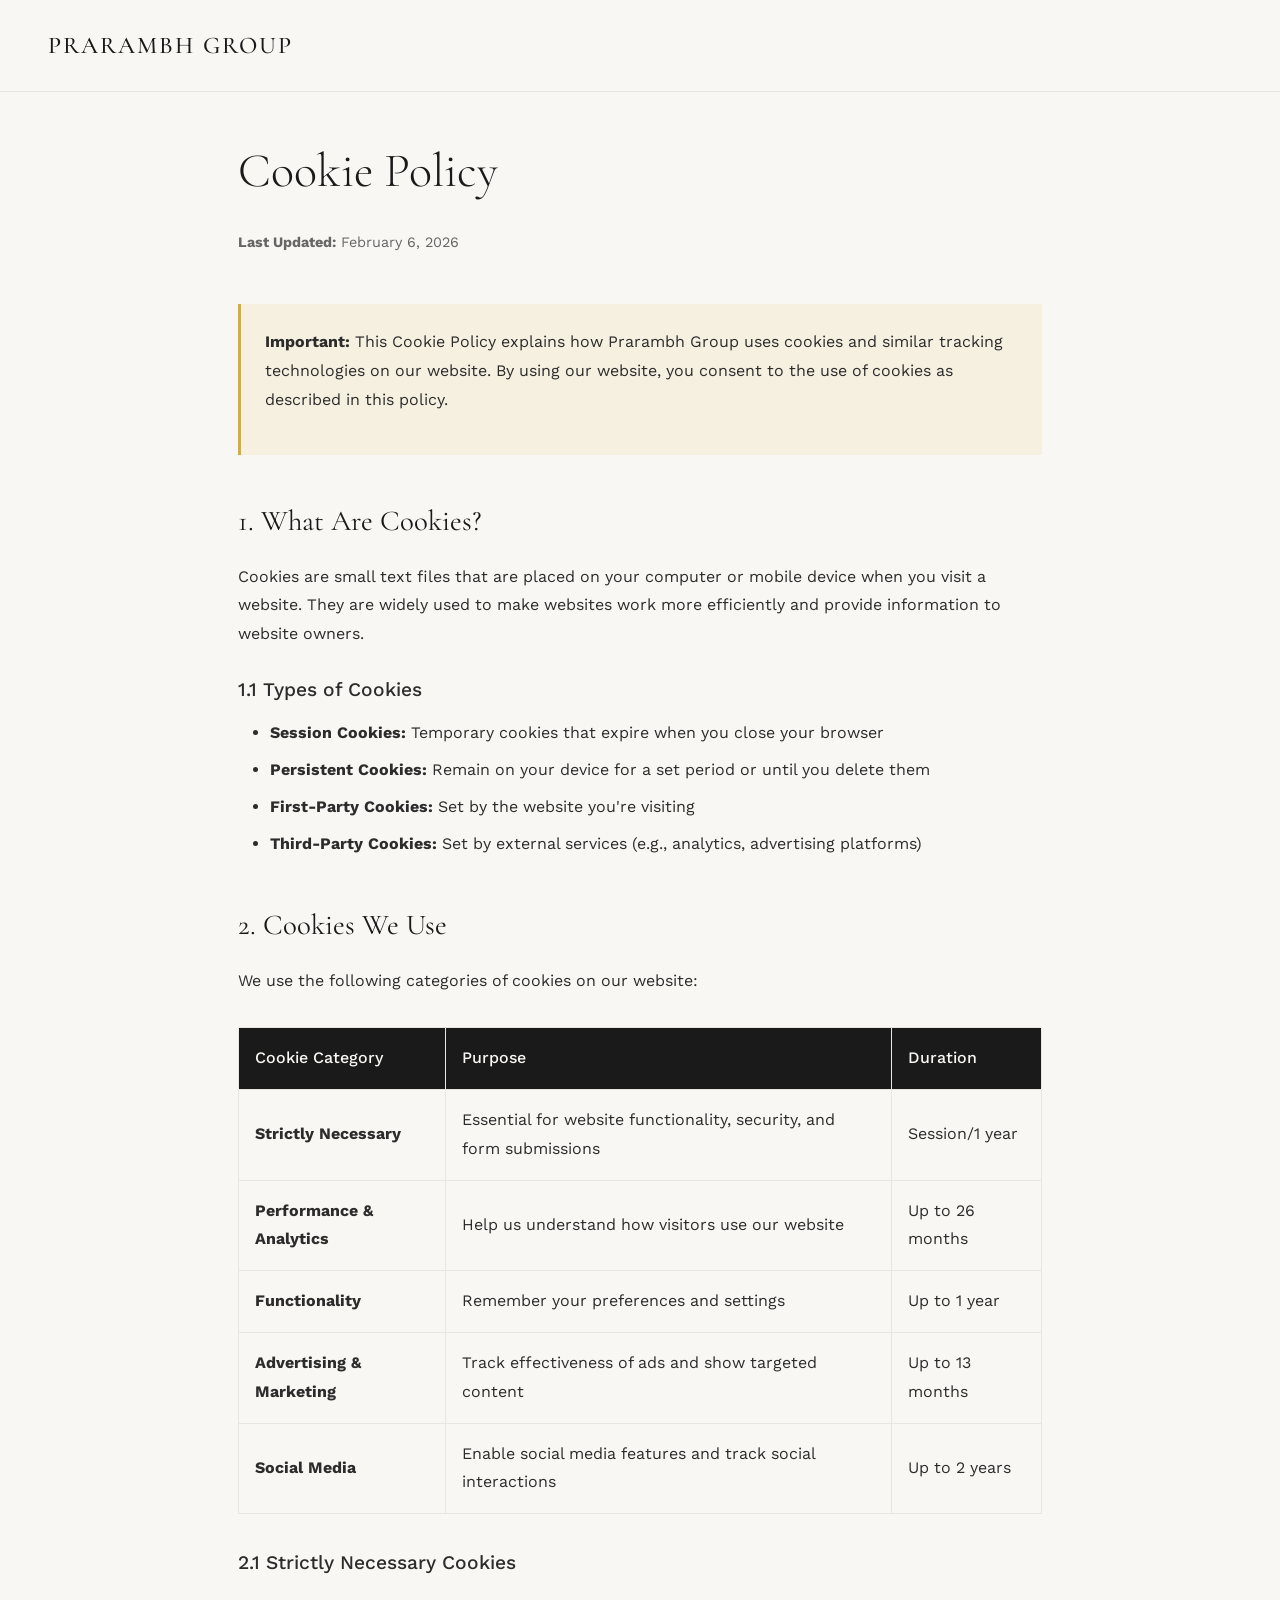
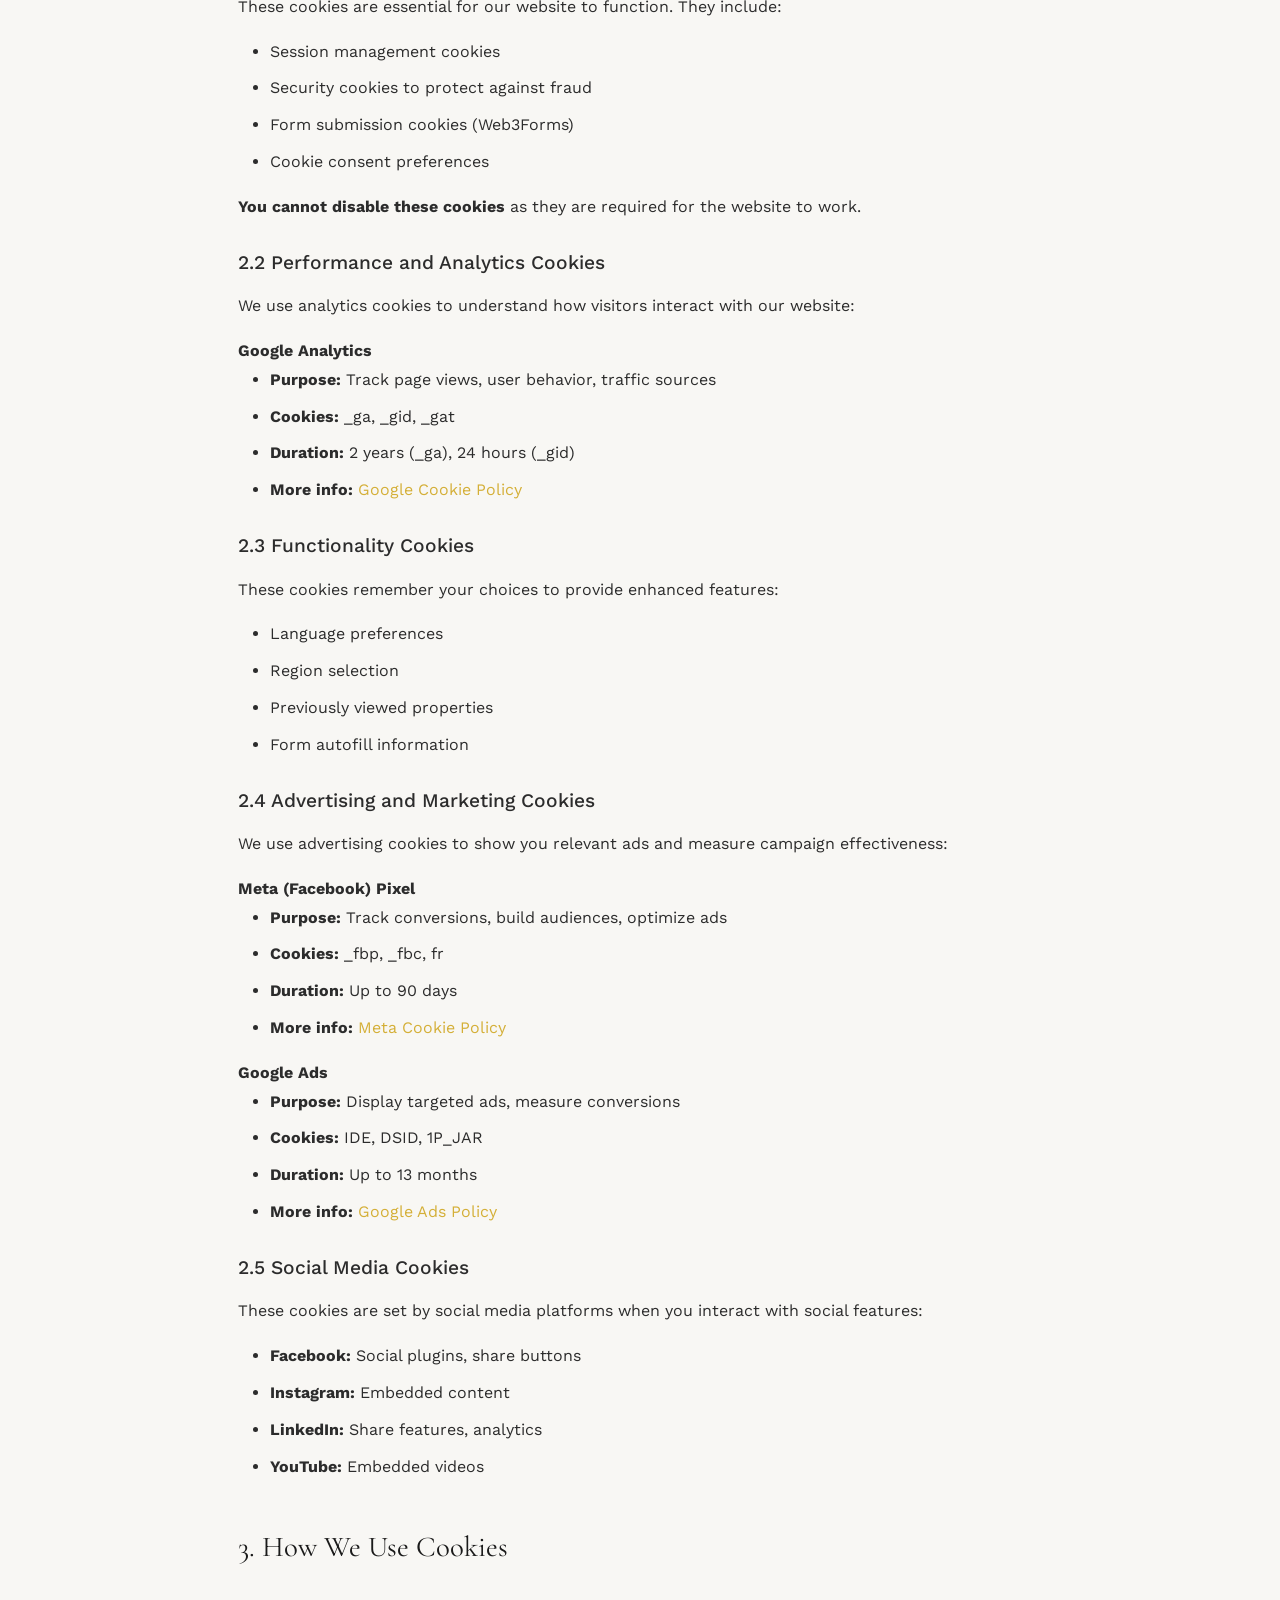
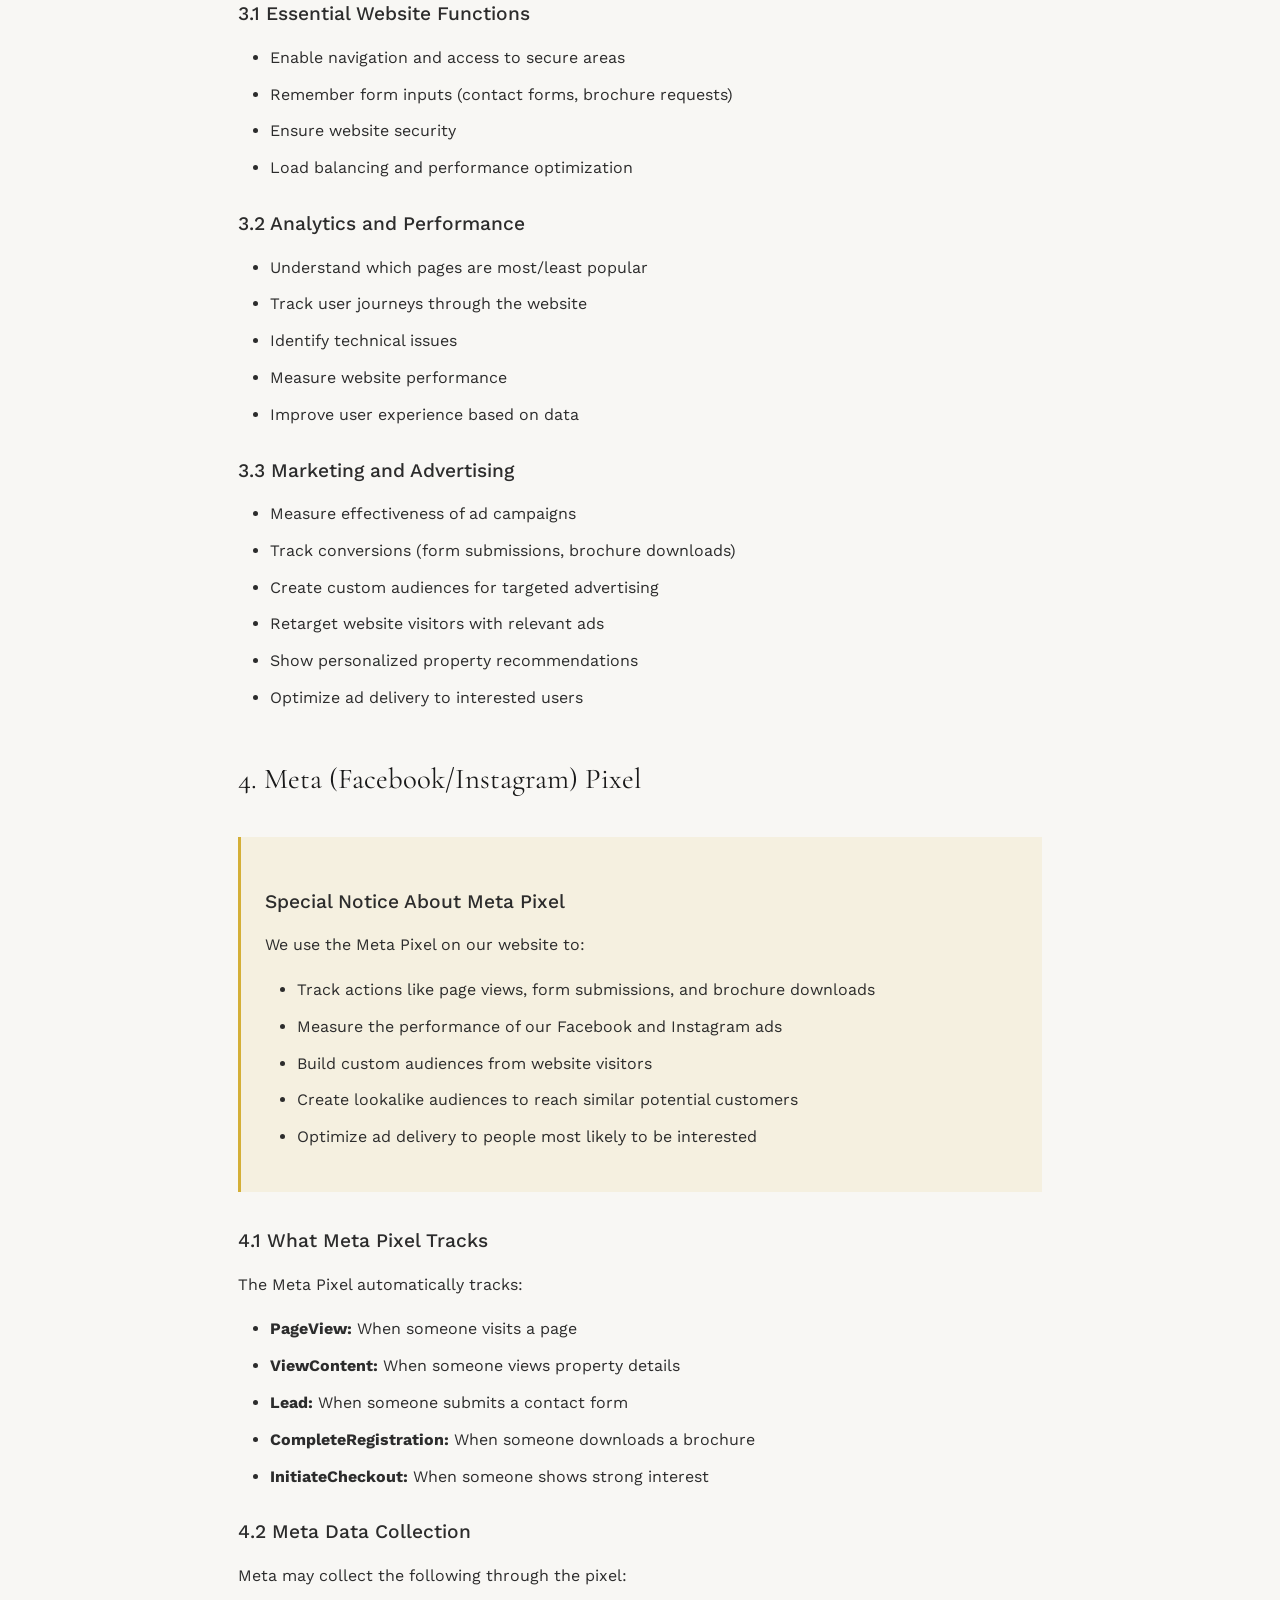
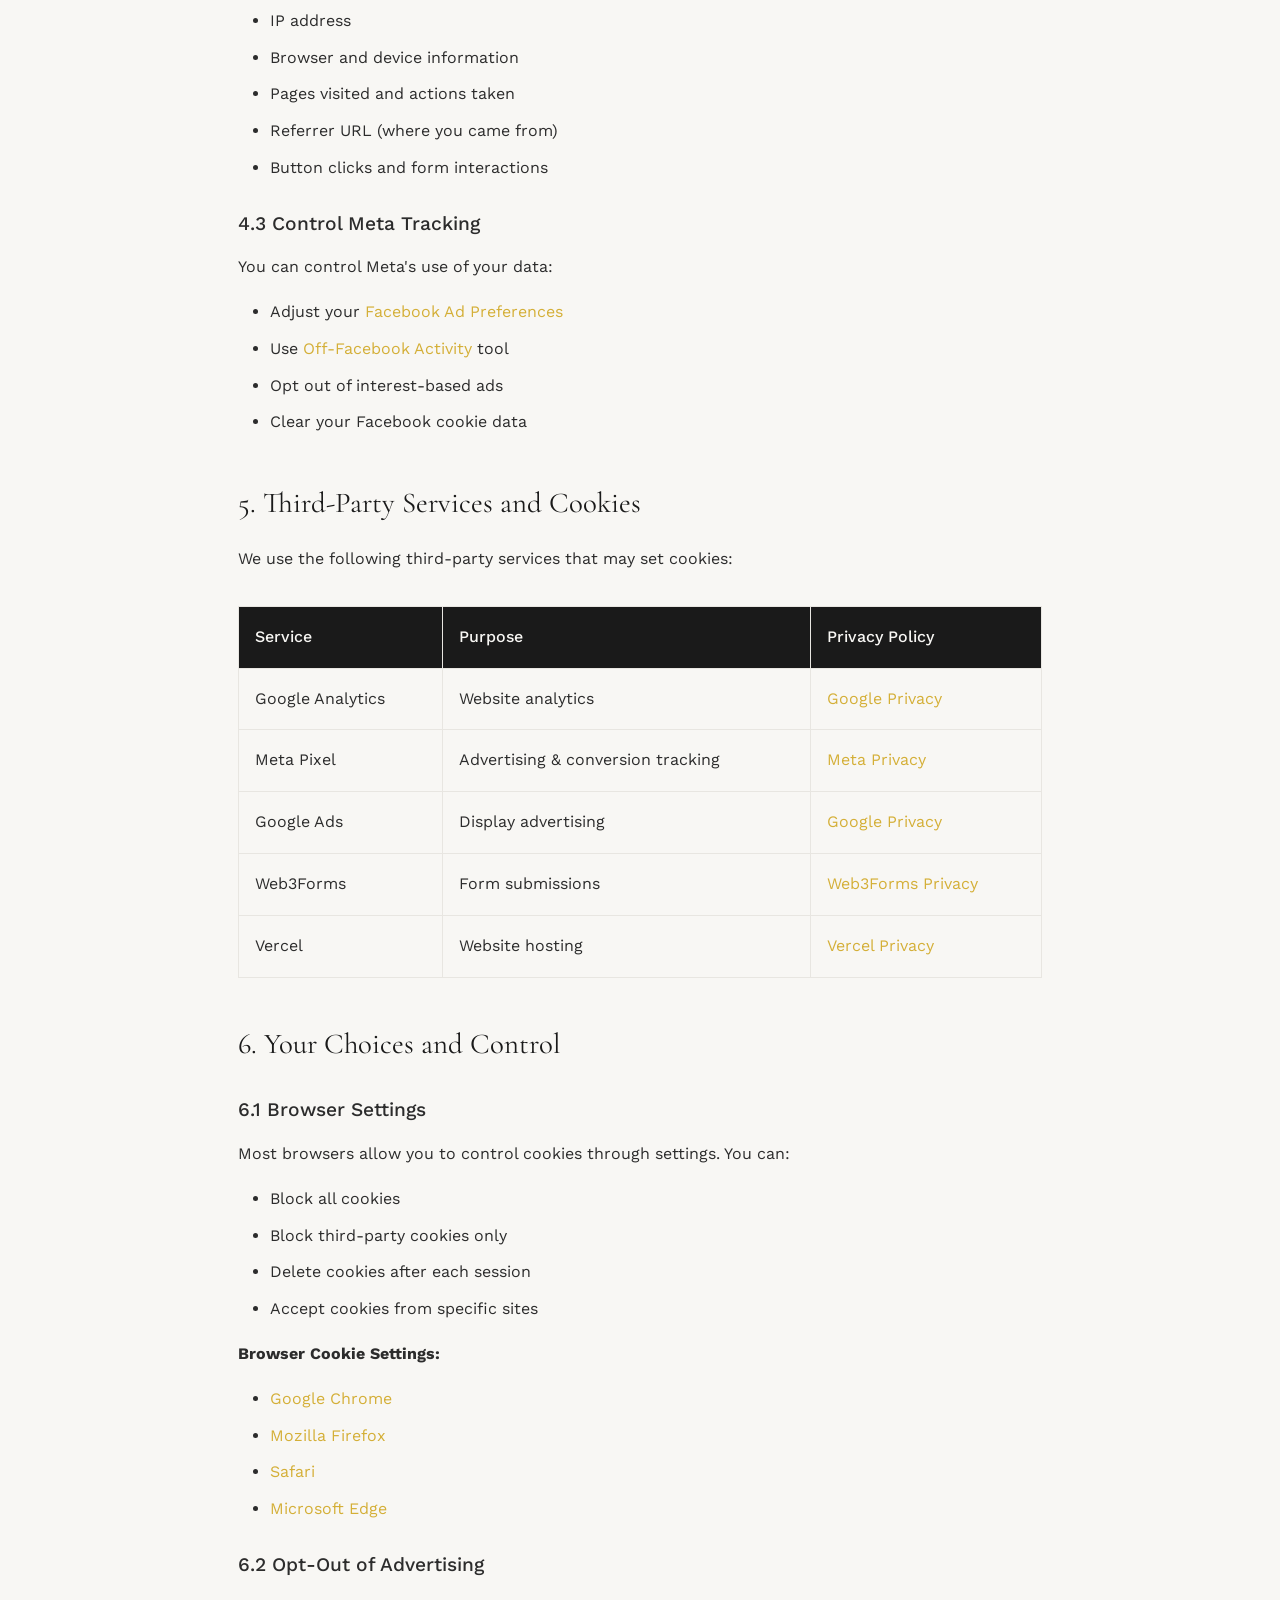
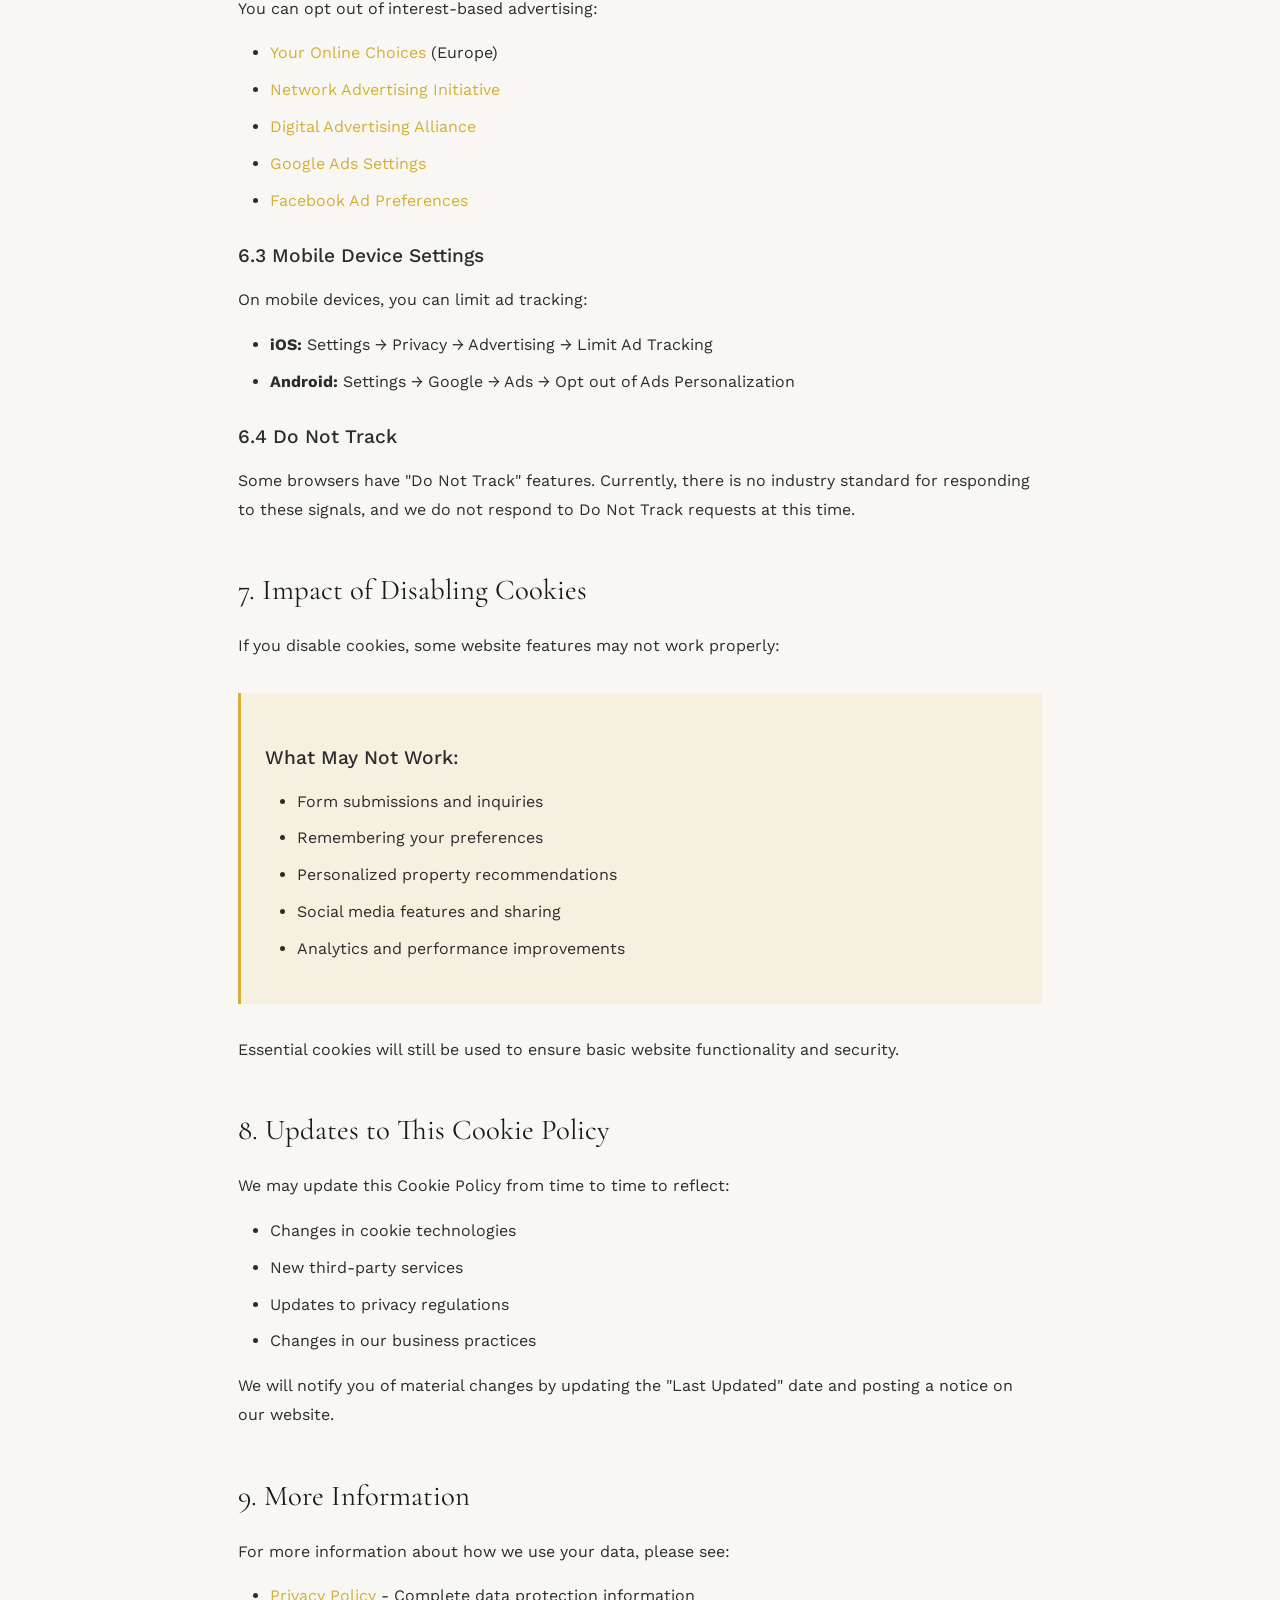
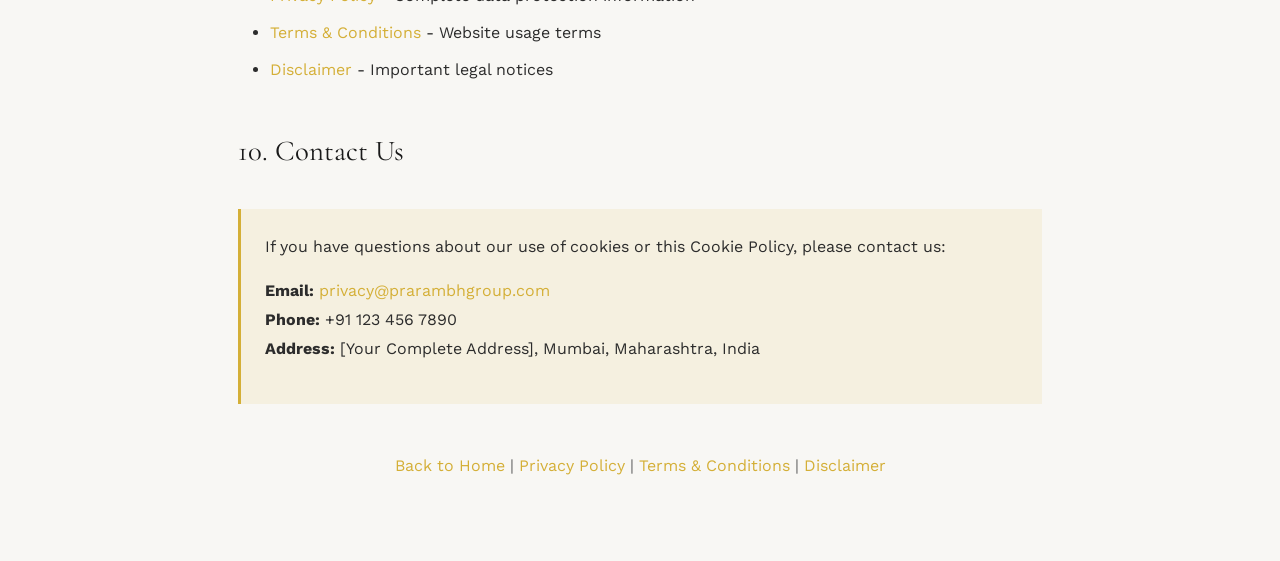
==== cookie-policy.html @ a517a934 "Privacy & T&C Pages added" ====
<!DOCTYPE html>
<html lang="en">
<head>
    <meta charset="UTF-8">
    <meta name="viewport" content="width=device-width, initial-scale=1.0">
    <title>Cookie Policy - Prarambh Group</title>
    <link rel="preconnect" href="https://fonts.googleapis.com">
    <link rel="preconnect" href="https://fonts.gstatic.com" crossorigin>
    <link href="https://fonts.googleapis.com/css2?family=Cormorant+Garamond:wght@300;400;500;600&family=Work+Sans:wght@300;400;500&display=swap" rel="stylesheet">
    <style>
        :root {
            --primary-dark: #1a1a1a;
            --primary-light: #f8f7f4;
            --accent-gold: #d4af37;
            --accent-muted: #8b7355;
            --text-dark: #2c2c2c;
            --text-light: #666;
            --border-light: #e8e6e1;
        }

        * {
            margin: 0;
            padding: 0;
            box-sizing: border-box;
        }

        body {
            font-family: 'Work Sans', sans-serif;
            color: var(--text-dark);
            background: var(--primary-light);
            line-height: 1.8;
        }

        nav {
            position: fixed;
            top: 0;
            width: 100%;
            z-index: 1000;
            background: rgba(248, 247, 244, 0.95);
            backdrop-filter: blur(10px);
            border-bottom: 1px solid var(--border-light);
        }

        .nav-container {
            max-width: 1400px;
            margin: 0 auto;
            padding: 1.5rem 3rem;
            display: flex;
            justify-content: space-between;
            align-items: center;
        }

        .logo {
            font-family: 'Cormorant Garamond', serif;
            font-size: 1.5rem;
            font-weight: 500;
            letter-spacing: 2px;
            color: var(--primary-dark);
            text-decoration: none;
        }

        .legal-container {
            max-width: 900px;
            margin: 0 auto;
            padding: 8rem 3rem 4rem;
        }

        h1 {
            font-family: 'Cormorant Garamond', serif;
            font-size: 3rem;
            font-weight: 300;
            color: var(--primary-dark);
            margin-bottom: 1rem;
        }

        .last-updated {
            font-size: 0.9rem;
            color: var(--text-light);
            margin-bottom: 3rem;
        }

        h2 {
            font-family: 'Cormorant Garamond', serif;
            font-size: 1.8rem;
            font-weight: 400;
            color: var(--primary-dark);
            margin-top: 2.5rem;
            margin-bottom: 1rem;
        }

        h3 {
            font-family: 'Work Sans', sans-serif;
            font-size: 1.2rem;
            font-weight: 500;
            color: var(--text-dark);
            margin-top: 1.5rem;
            margin-bottom: 0.75rem;
        }

        p {
            margin-bottom: 1rem;
            color: var(--text-dark);
        }

        ul, ol {
            margin-left: 2rem;
            margin-bottom: 1rem;
        }

        li {
            margin-bottom: 0.5rem;
            color: var(--text-dark);
        }

        .highlight-box {
            background: rgba(212, 175, 55, 0.1);
            border-left: 3px solid var(--accent-gold);
            padding: 1.5rem;
            margin: 2rem 0;
        }

        table {
            width: 100%;
            border-collapse: collapse;
            margin: 2rem 0;
        }

        th, td {
            padding: 1rem;
            text-align: left;
            border: 1px solid var(--border-light);
        }

        th {
            background: var(--primary-dark);
            color: var(--primary-light);
            font-weight: 500;
        }

        a {
            color: var(--accent-gold);
            text-decoration: none;
        }

        a:hover {
            text-decoration: underline;
        }

        @media (max-width: 768px) {
            .legal-container {
                padding: 6rem 1.5rem 3rem;
            }

            h1 {
                font-size: 2.5rem;
            }

            h2 {
                font-size: 1.5rem;
            }

            table {
                font-size: 0.9rem;
            }

            th, td {
                padding: 0.75rem 0.5rem;
            }
        }
    </style>
</head>
<body>
    <nav>
        <div class="nav-container">
            <a href="./index.html" class="logo">PRARAMBH GROUP</a>
        </div>
    </nav>

    <div class="legal-container">
        <h1>Cookie Policy</h1>
        <p class="last-updated"><strong>Last Updated:</strong> February 6, 2026</p>

        <div class="highlight-box">
            <p><strong>Important:</strong> This Cookie Policy explains how Prarambh Group uses cookies and similar tracking technologies on our website. By using our website, you consent to the use of cookies as described in this policy.</p>
        </div>

        <h2>1. What Are Cookies?</h2>

        <p>Cookies are small text files that are placed on your computer or mobile device when you visit a website. They are widely used to make websites work more efficiently and provide information to website owners.</p>

        <h3>1.1 Types of Cookies</h3>
        <ul>
            <li><strong>Session Cookies:</strong> Temporary cookies that expire when you close your browser</li>
            <li><strong>Persistent Cookies:</strong> Remain on your device for a set period or until you delete them</li>
            <li><strong>First-Party Cookies:</strong> Set by the website you're visiting</li>
            <li><strong>Third-Party Cookies:</strong> Set by external services (e.g., analytics, advertising platforms)</li>
        </ul>

        <h2>2. Cookies We Use</h2>

        <p>We use the following categories of cookies on our website:</p>

        <table>
            <thead>
                <tr>
                    <th>Cookie Category</th>
                    <th>Purpose</th>
                    <th>Duration</th>
                </tr>
            </thead>
            <tbody>
                <tr>
                    <td><strong>Strictly Necessary</strong></td>
                    <td>Essential for website functionality, security, and form submissions</td>
                    <td>Session/1 year</td>
                </tr>
                <tr>
                    <td><strong>Performance & Analytics</strong></td>
                    <td>Help us understand how visitors use our website</td>
                    <td>Up to 26 months</td>
                </tr>
                <tr>
                    <td><strong>Functionality</strong></td>
                    <td>Remember your preferences and settings</td>
                    <td>Up to 1 year</td>
                </tr>
                <tr>
                    <td><strong>Advertising & Marketing</strong></td>
                    <td>Track effectiveness of ads and show targeted content</td>
                    <td>Up to 13 months</td>
                </tr>
                <tr>
                    <td><strong>Social Media</strong></td>
                    <td>Enable social media features and track social interactions</td>
                    <td>Up to 2 years</td>
                </tr>
            </tbody>
        </table>

        <h3>2.1 Strictly Necessary Cookies</h3>
        <p>These cookies are essential for our website to function. They include:</p>
        <ul>
            <li>Session management cookies</li>
            <li>Security cookies to protect against fraud</li>
            <li>Form submission cookies (Web3Forms)</li>
            <li>Cookie consent preferences</li>
        </ul>
        <p><strong>You cannot disable these cookies</strong> as they are required for the website to work.</p>

        <h3>2.2 Performance and Analytics Cookies</h3>
        <p>We use analytics cookies to understand how visitors interact with our website:</p>

        <h4>Google Analytics</h4>
        <ul>
            <li><strong>Purpose:</strong> Track page views, user behavior, traffic sources</li>
            <li><strong>Cookies:</strong> _ga, _gid, _gat</li>
            <li><strong>Duration:</strong> 2 years (_ga), 24 hours (_gid)</li>
            <li><strong>More info:</strong> <a href="https://policies.google.com/technologies/cookies" target="_blank">Google Cookie Policy</a></li>
        </ul>

        <h3>2.3 Functionality Cookies</h3>
        <p>These cookies remember your choices to provide enhanced features:</p>
        <ul>
            <li>Language preferences</li>
            <li>Region selection</li>
            <li>Previously viewed properties</li>
            <li>Form autofill information</li>
        </ul>

        <h3>2.4 Advertising and Marketing Cookies</h3>
        <p>We use advertising cookies to show you relevant ads and measure campaign effectiveness:</p>

        <h4>Meta (Facebook) Pixel</h4>
        <ul>
            <li><strong>Purpose:</strong> Track conversions, build audiences, optimize ads</li>
            <li><strong>Cookies:</strong> _fbp, _fbc, fr</li>
            <li><strong>Duration:</strong> Up to 90 days</li>
            <li><strong>More info:</strong> <a href="https://www.facebook.com/policies/cookies" target="_blank">Meta Cookie Policy</a></li>
        </ul>

        <h4>Google Ads</h4>
        <ul>
            <li><strong>Purpose:</strong> Display targeted ads, measure conversions</li>
            <li><strong>Cookies:</strong> IDE, DSID, 1P_JAR</li>
            <li><strong>Duration:</strong> Up to 13 months</li>
            <li><strong>More info:</strong> <a href="https://policies.google.com/technologies/ads" target="_blank">Google Ads Policy</a></li>
        </ul>

        <h3>2.5 Social Media Cookies</h3>
        <p>These cookies are set by social media platforms when you interact with social features:</p>
        <ul>
            <li><strong>Facebook:</strong> Social plugins, share buttons</li>
            <li><strong>Instagram:</strong> Embedded content</li>
            <li><strong>LinkedIn:</strong> Share features, analytics</li>
            <li><strong>YouTube:</strong> Embedded videos</li>
        </ul>

        <h2>3. How We Use Cookies</h2>

        <h3>3.1 Essential Website Functions</h3>
        <ul>
            <li>Enable navigation and access to secure areas</li>
            <li>Remember form inputs (contact forms, brochure requests)</li>
            <li>Ensure website security</li>
            <li>Load balancing and performance optimization</li>
        </ul>

        <h3>3.2 Analytics and Performance</h3>
        <ul>
            <li>Understand which pages are most/least popular</li>
            <li>Track user journeys through the website</li>
            <li>Identify technical issues</li>
            <li>Measure website performance</li>
            <li>Improve user experience based on data</li>
        </ul>

        <h3>3.3 Marketing and Advertising</h3>
        <ul>
            <li>Measure effectiveness of ad campaigns</li>
            <li>Track conversions (form submissions, brochure downloads)</li>
            <li>Create custom audiences for targeted advertising</li>
            <li>Retarget website visitors with relevant ads</li>
            <li>Show personalized property recommendations</li>
            <li>Optimize ad delivery to interested users</li>
        </ul>

        <h2>4. Meta (Facebook/Instagram) Pixel</h2>

        <div class="highlight-box">
            <h3>Special Notice About Meta Pixel</h3>
            <p>We use the Meta Pixel on our website to:</p>
            <ul>
                <li>Track actions like page views, form submissions, and brochure downloads</li>
                <li>Measure the performance of our Facebook and Instagram ads</li>
                <li>Build custom audiences from website visitors</li>
                <li>Create lookalike audiences to reach similar potential customers</li>
                <li>Optimize ad delivery to people most likely to be interested</li>
            </ul>
        </div>

        <h3>4.1 What Meta Pixel Tracks</h3>
        <p>The Meta Pixel automatically tracks:</p>
        <ul>
            <li><strong>PageView:</strong> When someone visits a page</li>
            <li><strong>ViewContent:</strong> When someone views property details</li>
            <li><strong>Lead:</strong> When someone submits a contact form</li>
            <li><strong>CompleteRegistration:</strong> When someone downloads a brochure</li>
            <li><strong>InitiateCheckout:</strong> When someone shows strong interest</li>
        </ul>

        <h3>4.2 Meta Data Collection</h3>
        <p>Meta may collect the following through the pixel:</p>
        <ul>
            <li>IP address</li>
            <li>Browser and device information</li>
            <li>Pages visited and actions taken</li>
            <li>Referrer URL (where you came from)</li>
            <li>Button clicks and form interactions</li>
        </ul>

        <h3>4.3 Control Meta Tracking</h3>
        <p>You can control Meta's use of your data:</p>
        <ul>
            <li>Adjust your <a href="https://www.facebook.com/adpreferences" target="_blank">Facebook Ad Preferences</a></li>
            <li>Use <a href="https://www.facebook.com/off_facebook_activity" target="_blank">Off-Facebook Activity</a> tool</li>
            <li>Opt out of interest-based ads</li>
            <li>Clear your Facebook cookie data</li>
        </ul>

        <h2>5. Third-Party Services and Cookies</h2>

        <p>We use the following third-party services that may set cookies:</p>

        <table>
            <thead>
                <tr>
                    <th>Service</th>
                    <th>Purpose</th>
                    <th>Privacy Policy</th>
                </tr>
            </thead>
            <tbody>
                <tr>
                    <td>Google Analytics</td>
                    <td>Website analytics</td>
                    <td><a href="https://policies.google.com/privacy" target="_blank">Google Privacy</a></td>
                </tr>
                <tr>
                    <td>Meta Pixel</td>
                    <td>Advertising & conversion tracking</td>
                    <td><a href="https://www.facebook.com/privacy" target="_blank">Meta Privacy</a></td>
                </tr>
                <tr>
                    <td>Google Ads</td>
                    <td>Display advertising</td>
                    <td><a href="https://policies.google.com/privacy" target="_blank">Google Privacy</a></td>
                </tr>
                <tr>
                    <td>Web3Forms</td>
                    <td>Form submissions</td>
                    <td><a href="https://web3forms.com/privacy" target="_blank">Web3Forms Privacy</a></td>
                </tr>
                <tr>
                    <td>Vercel</td>
                    <td>Website hosting</td>
                    <td><a href="https://vercel.com/legal/privacy-policy" target="_blank">Vercel Privacy</a></td>
                </tr>
            </tbody>
        </table>

        <h2>6. Your Choices and Control</h2>

        <h3>6.1 Browser Settings</h3>
        <p>Most browsers allow you to control cookies through settings. You can:</p>
        <ul>
            <li>Block all cookies</li>
            <li>Block third-party cookies only</li>
            <li>Delete cookies after each session</li>
            <li>Accept cookies from specific sites</li>
        </ul>

        <p><strong>Browser Cookie Settings:</strong></p>
        <ul>
            <li><a href="https://support.google.com/chrome/answer/95647" target="_blank">Google Chrome</a></li>
            <li><a href="https://support.mozilla.org/en-US/kb/cookies-information-websites-store-on-your-computer" target="_blank">Mozilla Firefox</a></li>
            <li><a href="https://support.apple.com/guide/safari/manage-cookies-sfri11471/mac" target="_blank">Safari</a></li>
            <li><a href="https://support.microsoft.com/en-us/microsoft-edge/delete-cookies-in-microsoft-edge-63947406-40ac-c3b8-57b9-2a946a29ae09" target="_blank">Microsoft Edge</a></li>
        </ul>

        <h3>6.2 Opt-Out of Advertising</h3>
        <p>You can opt out of interest-based advertising:</p>
        <ul>
            <li><a href="http://www.youronlinechoices.com" target="_blank">Your Online Choices</a> (Europe)</li>
            <li><a href="http://optout.networkadvertising.org" target="_blank">Network Advertising Initiative</a></li>
            <li><a href="http://optout.aboutads.info" target="_blank">Digital Advertising Alliance</a></li>
            <li><a href="https://www.google.com/settings/ads" target="_blank">Google Ads Settings</a></li>
            <li><a href="https://www.facebook.com/adpreferences" target="_blank">Facebook Ad Preferences</a></li>
        </ul>

        <h3>6.3 Mobile Device Settings</h3>
        <p>On mobile devices, you can limit ad tracking:</p>
        <ul>
            <li><strong>iOS:</strong> Settings → Privacy → Advertising → Limit Ad Tracking</li>
            <li><strong>Android:</strong> Settings → Google → Ads → Opt out of Ads Personalization</li>
        </ul>

        <h3>6.4 Do Not Track</h3>
        <p>Some browsers have "Do Not Track" features. Currently, there is no industry standard for responding to these signals, and we do not respond to Do Not Track requests at this time.</p>

        <h2>7. Impact of Disabling Cookies</h2>

        <p>If you disable cookies, some website features may not work properly:</p>

        <div class="highlight-box">
            <h3>What May Not Work:</h3>
            <ul>
                <li>Form submissions and inquiries</li>
                <li>Remembering your preferences</li>
                <li>Personalized property recommendations</li>
                <li>Social media features and sharing</li>
                <li>Analytics and performance improvements</li>
            </ul>
        </div>

        <p>Essential cookies will still be used to ensure basic website functionality and security.</p>

        <h2>8. Updates to This Cookie Policy</h2>

        <p>We may update this Cookie Policy from time to time to reflect:</p>
        <ul>
            <li>Changes in cookie technologies</li>
            <li>New third-party services</li>
            <li>Updates to privacy regulations</li>
            <li>Changes in our business practices</li>
        </ul>

        <p>We will notify you of material changes by updating the "Last Updated" date and posting a notice on our website.</p>

        <h2>9. More Information</h2>

        <p>For more information about how we use your data, please see:</p>
        <ul>
            <li><a href="./privacy-policy.html">Privacy Policy</a> - Complete data protection information</li>
            <li><a href="./terms.html">Terms & Conditions</a> - Website usage terms</li>
            <li><a href="./disclaimer.html">Disclaimer</a> - Important legal notices</li>
        </ul>

        <h2>10. Contact Us</h2>

        <div class="highlight-box">
            <p>If you have questions about our use of cookies or this Cookie Policy, please contact us:</p>
            <p>
                <strong>Email:</strong> <a href="mailto:privacy@prarambhgroup.com">privacy@prarambhgroup.com</a><br>
                <strong>Phone:</strong> +91 123 456 7890<br>
                <strong>Address:</strong> [Your Complete Address], Mumbai, Maharashtra, India
            </p>
        </div>

        <p style="margin-top: 3rem; text-align: center; color: var(--text-light);">
            <a href="./index.html">Back to Home</a> | 
            <a href="./privacy-policy.html">Privacy Policy</a> | 
            <a href="./terms.html">Terms & Conditions</a> | 
            <a href="./disclaimer.html">Disclaimer</a>
        </p>
    </div>
</body>
</html>
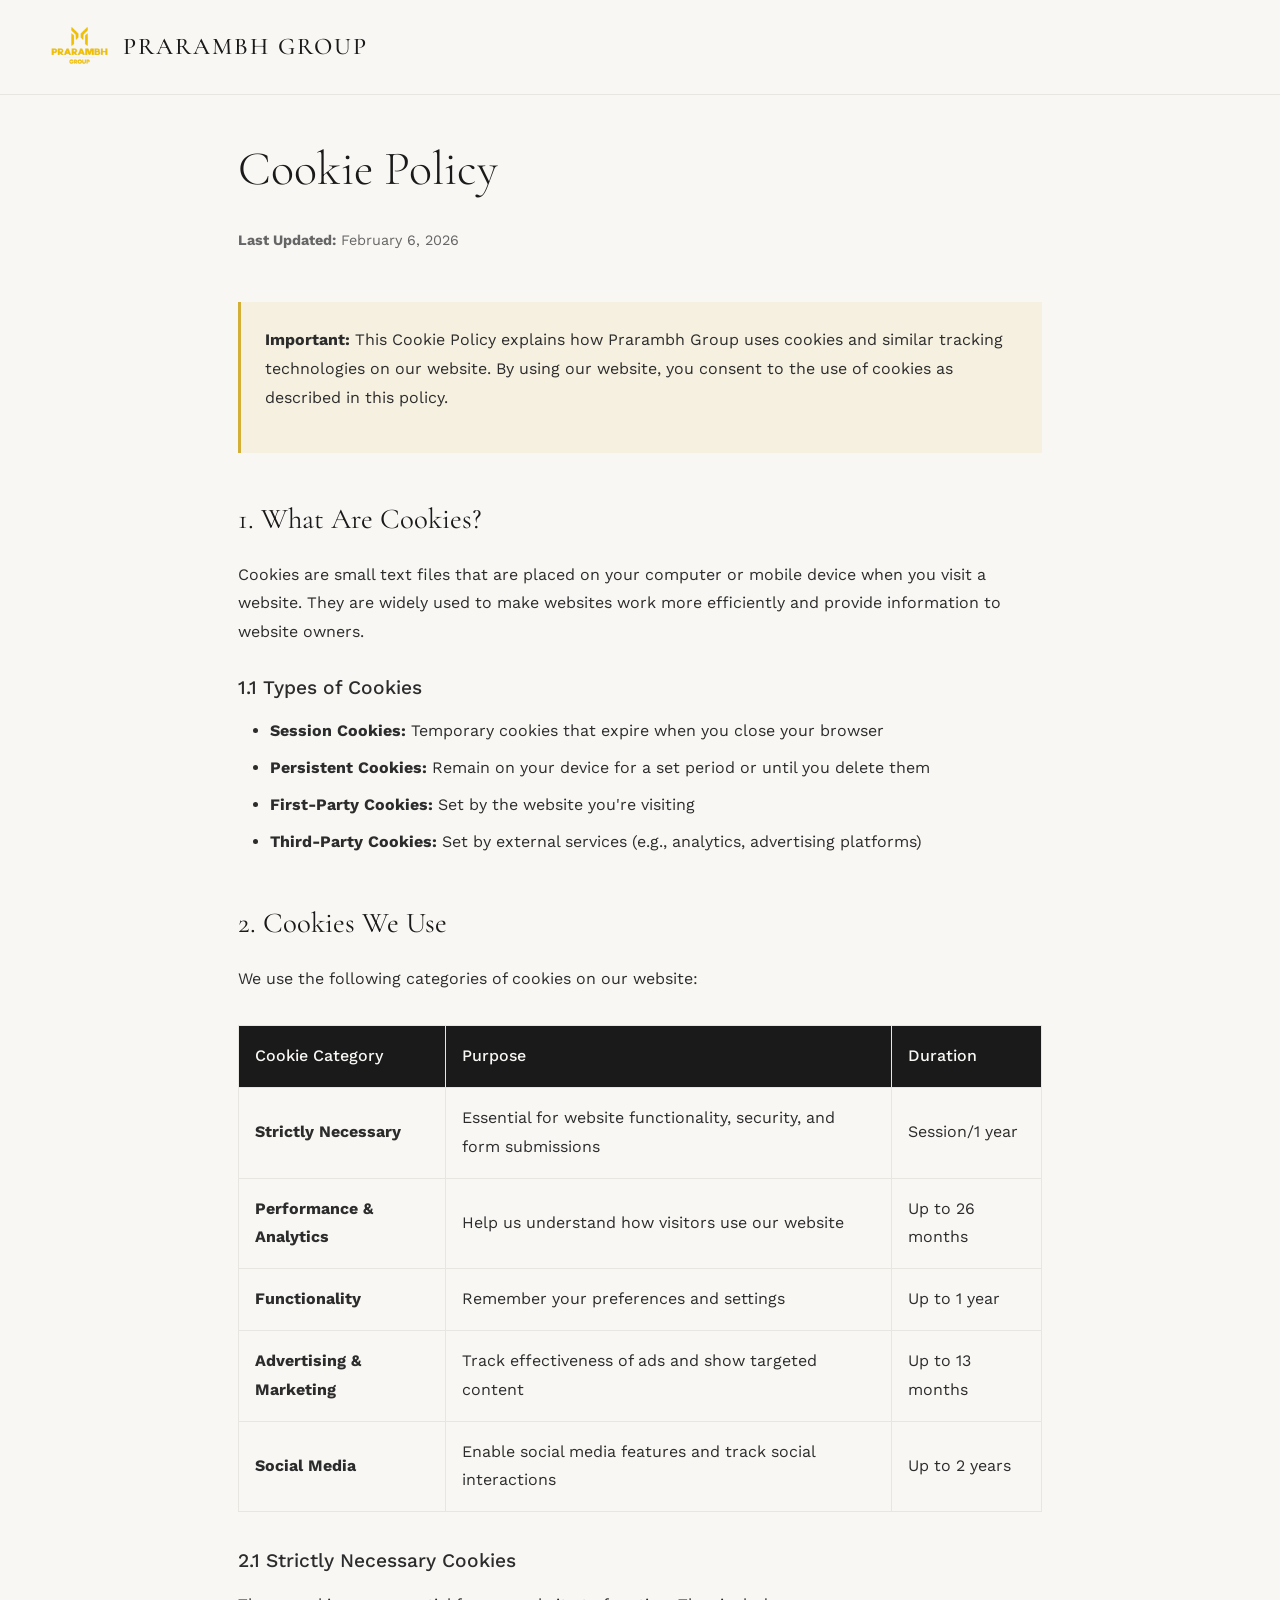
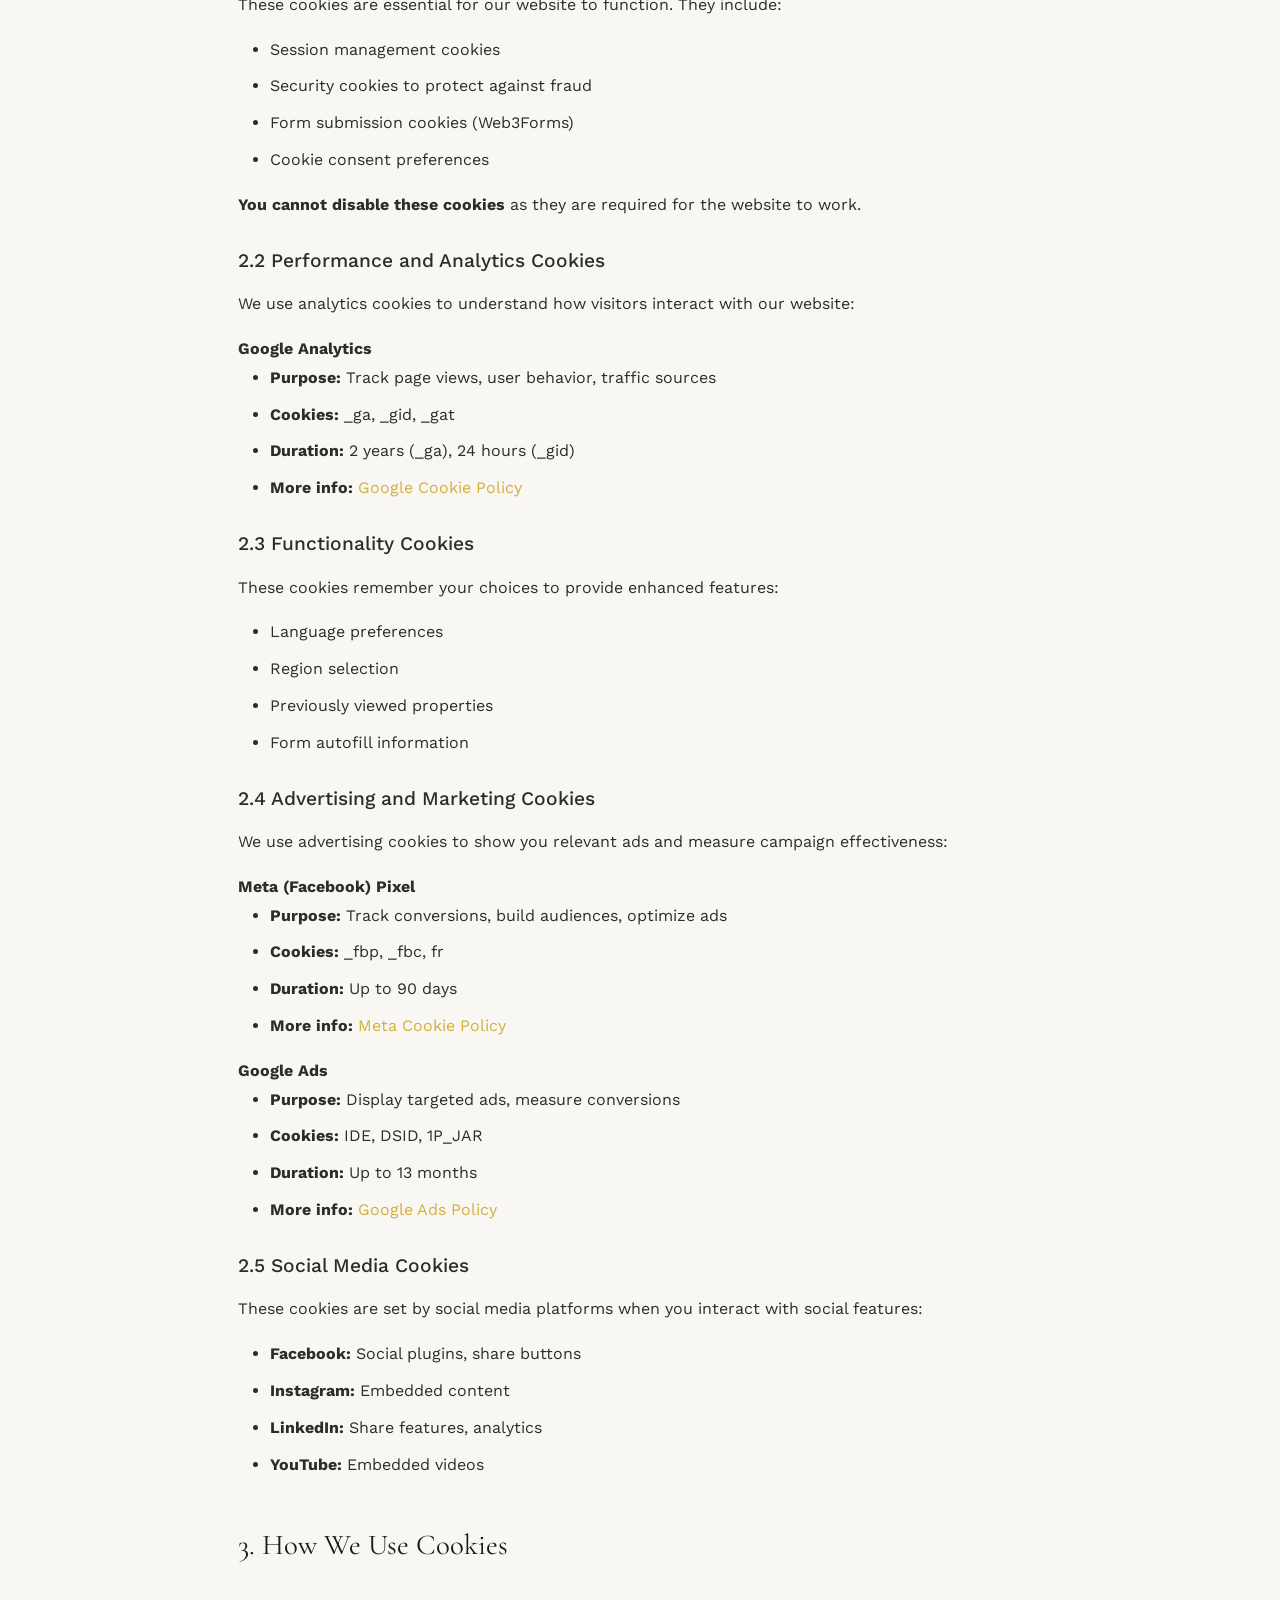
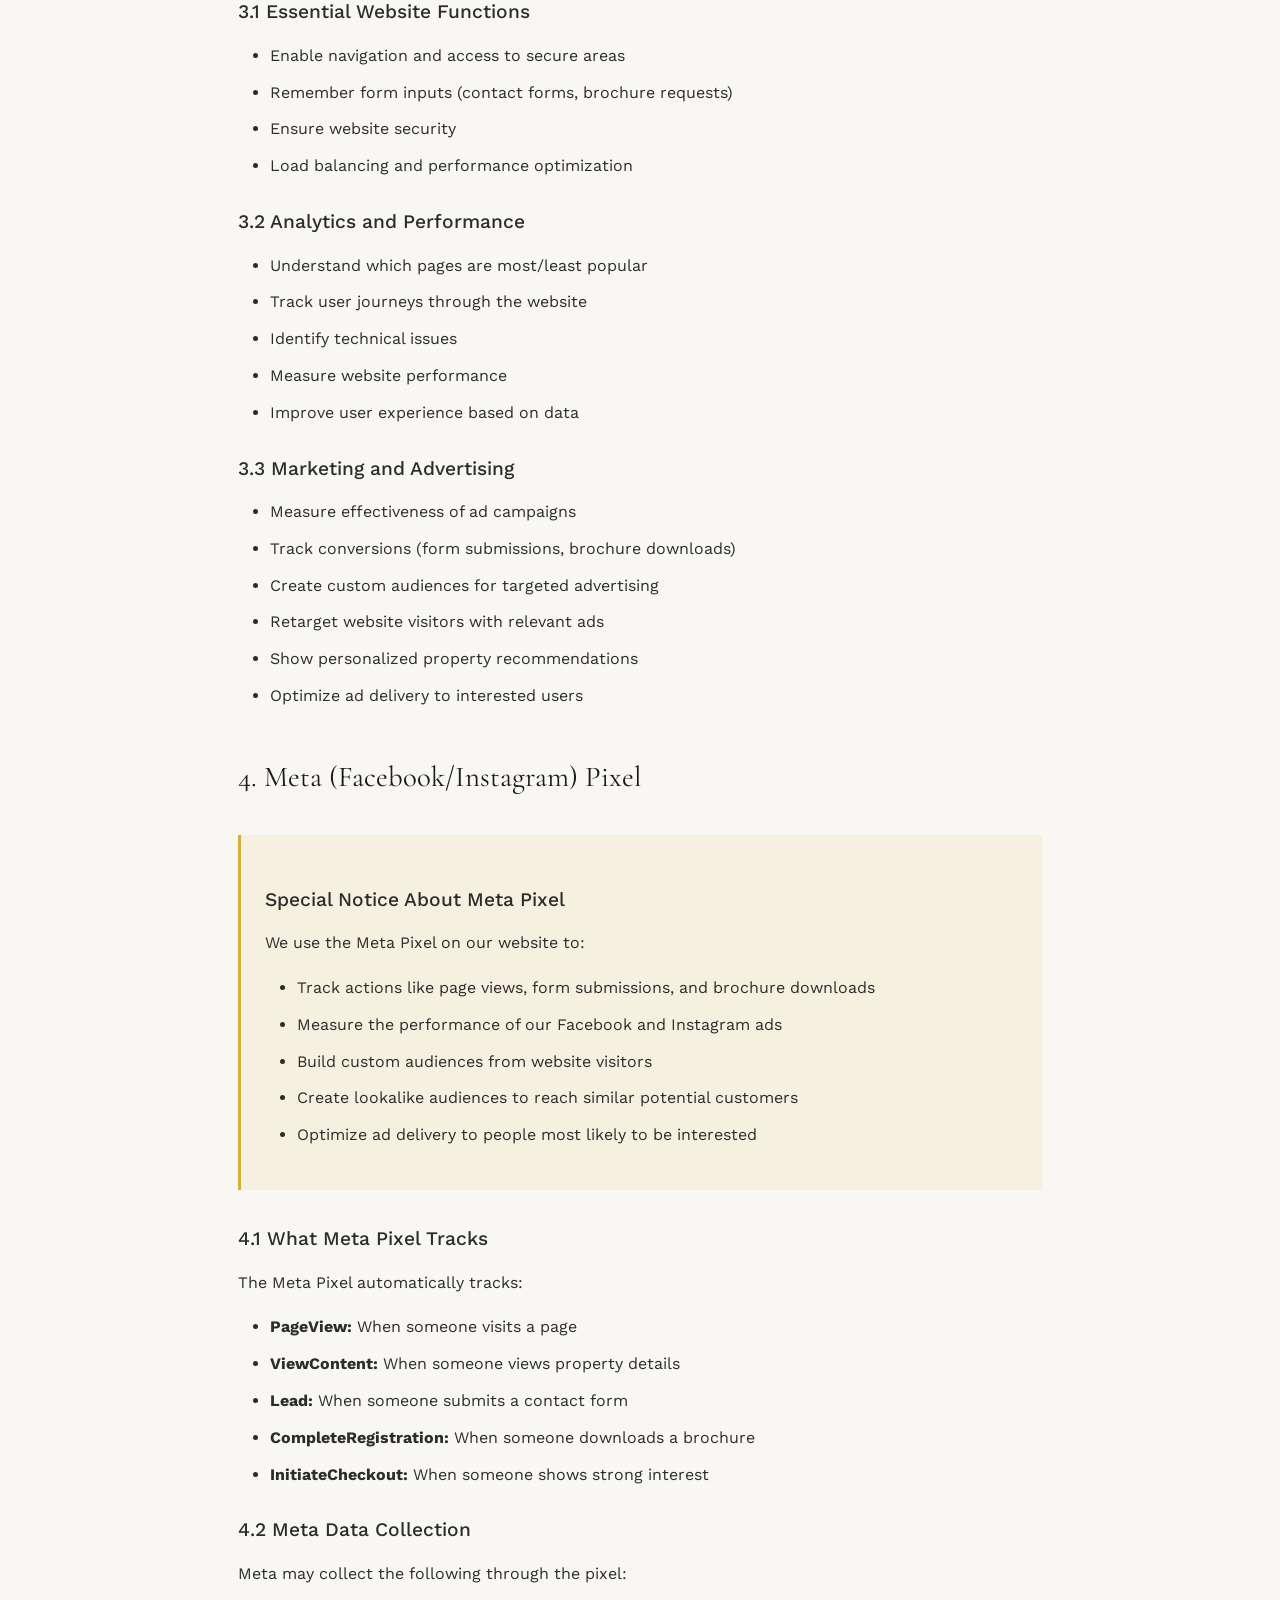
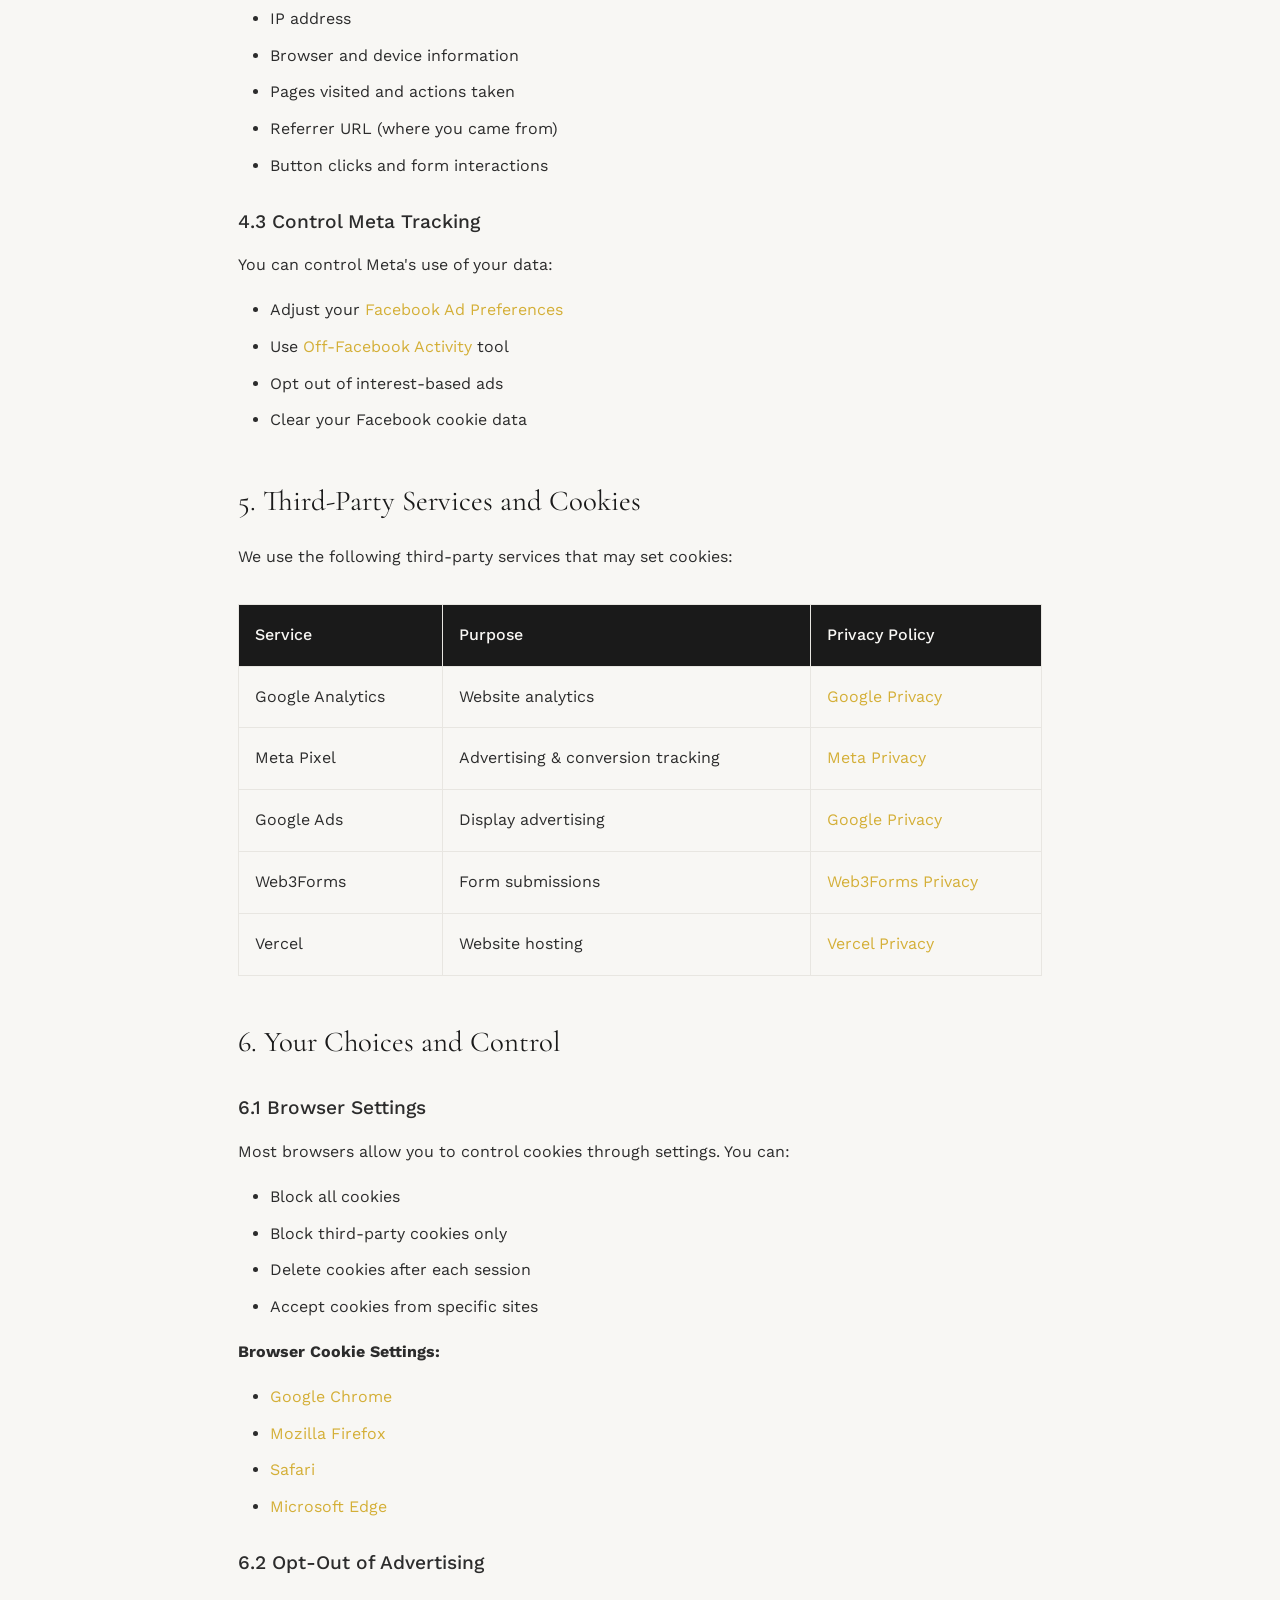
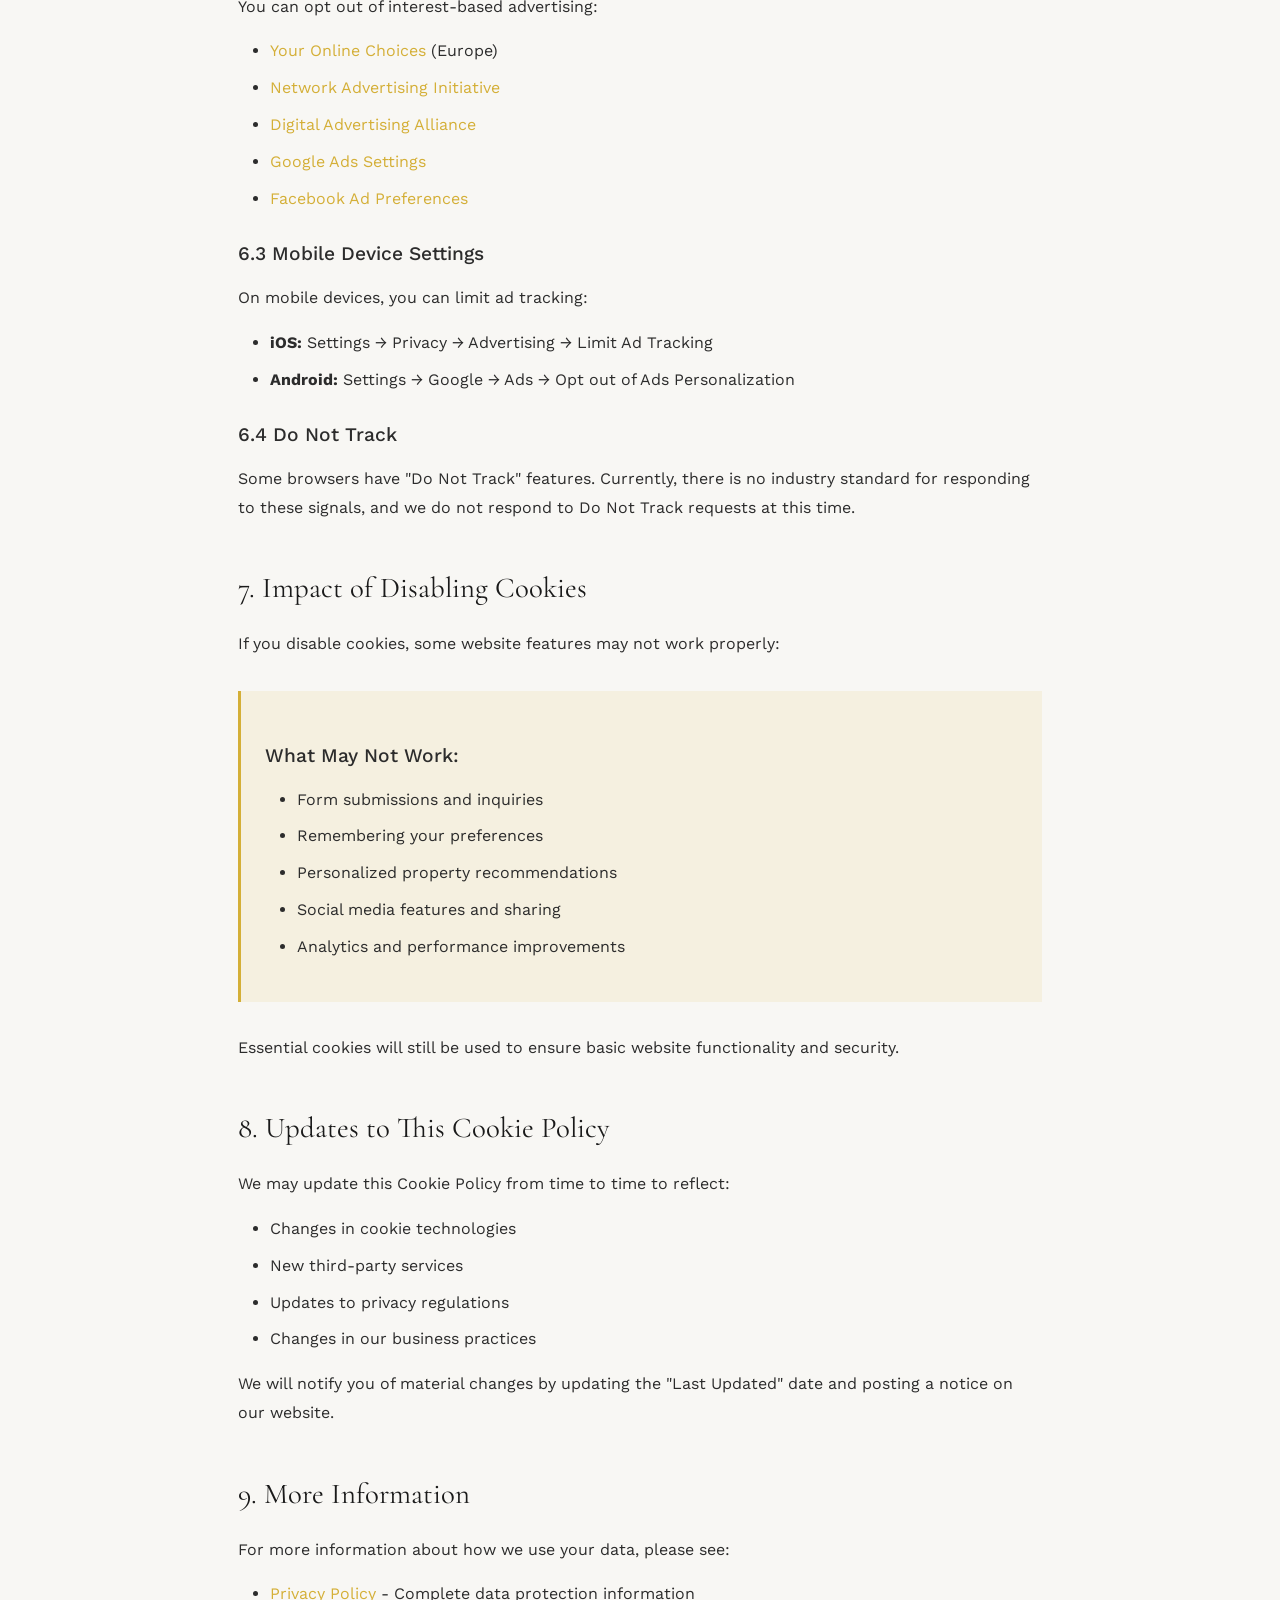
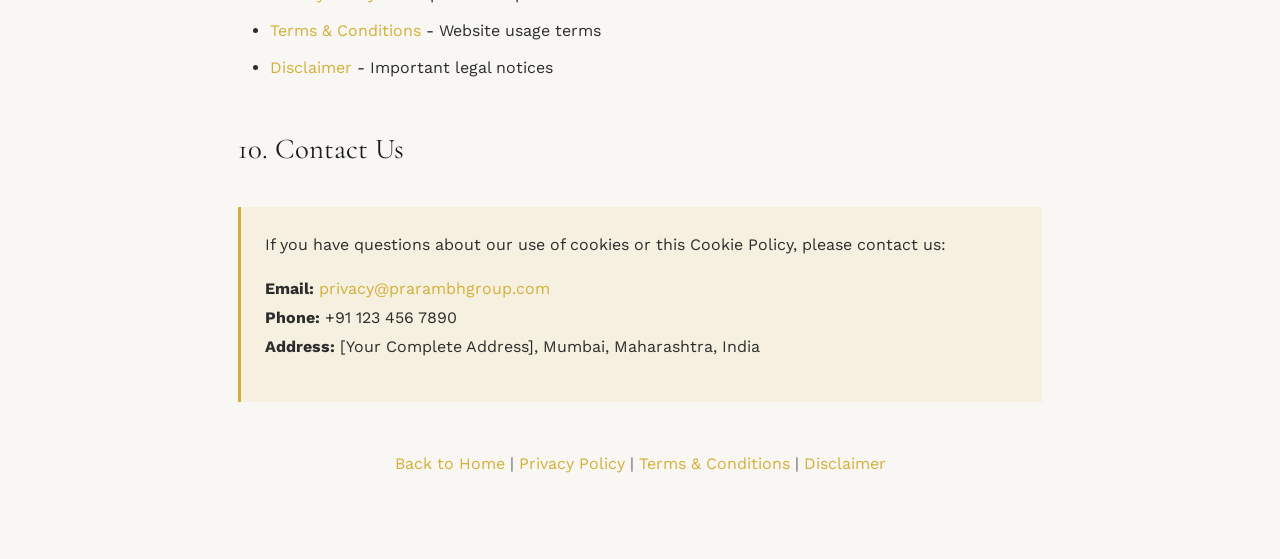
==== commit b7e1b69f: "Improve mobile responsiveness on legal pages" ====
--- a/cookie-policy.html
+++ b/cookie-policy.html
@@ -16,6 +16,7 @@
             --text-dark: #2c2c2c;
             --text-light: #666;
             --border-light: #e8e6e1;
+            --legal-nav-height: 94px;
         }
 
         * {
@@ -46,7 +47,7 @@
             margin: 0 auto;
             padding: 1.5rem 3rem;
             display: flex;
-            justify-content: space-between;
+            justify-content: flex-start;
             align-items: center;
         }
 
@@ -57,12 +58,26 @@
             letter-spacing: 2px;
             color: var(--primary-dark);
             text-decoration: none;
+            display: flex;
+            align-items: center;
+            gap: 0.75rem;
+        }
+
+        .logo img {
+            height: 46px;
+            width: auto;
+            object-fit: contain;
+        }
+
+        .logo span {
+            color: var(--primary-dark);
+            white-space: nowrap;
         }
 
         .legal-container {
             max-width: 900px;
             margin: 0 auto;
-            padding: 8rem 3rem 4rem;
+            padding: calc(var(--legal-nav-height) + 2rem) 3rem 4rem;
         }
 
         h1 {
@@ -147,8 +162,26 @@
         }
 
         @media (max-width: 768px) {
+            :root {
+                --legal-nav-height: 76px;
+            }
+
+            .nav-container {
+                padding: 0.85rem 1rem;
+            }
+
+            .logo {
+                font-size: 1rem;
+                letter-spacing: 1px;
+                gap: 0.5rem;
+            }
+
+            .logo img {
+                height: 34px;
+            }
+
             .legal-container {
-                padding: 6rem 1.5rem 3rem;
+                padding: calc(var(--legal-nav-height) + 1.5rem) 1.25rem 3rem;
             }
 
             h1 {
@@ -172,7 +205,7 @@
 <body>
     <nav>
         <div class="nav-container">
-            <a href="./index.html" class="logo">PRARAMBH GROUP</a>
+            <a href="./index.html" class="logo"><img src="assets/prarambh-logo.png" alt="Prarambh Group logo"><span>PRARAMBH GROUP</span></a>
         </div>
     </nav>
 
